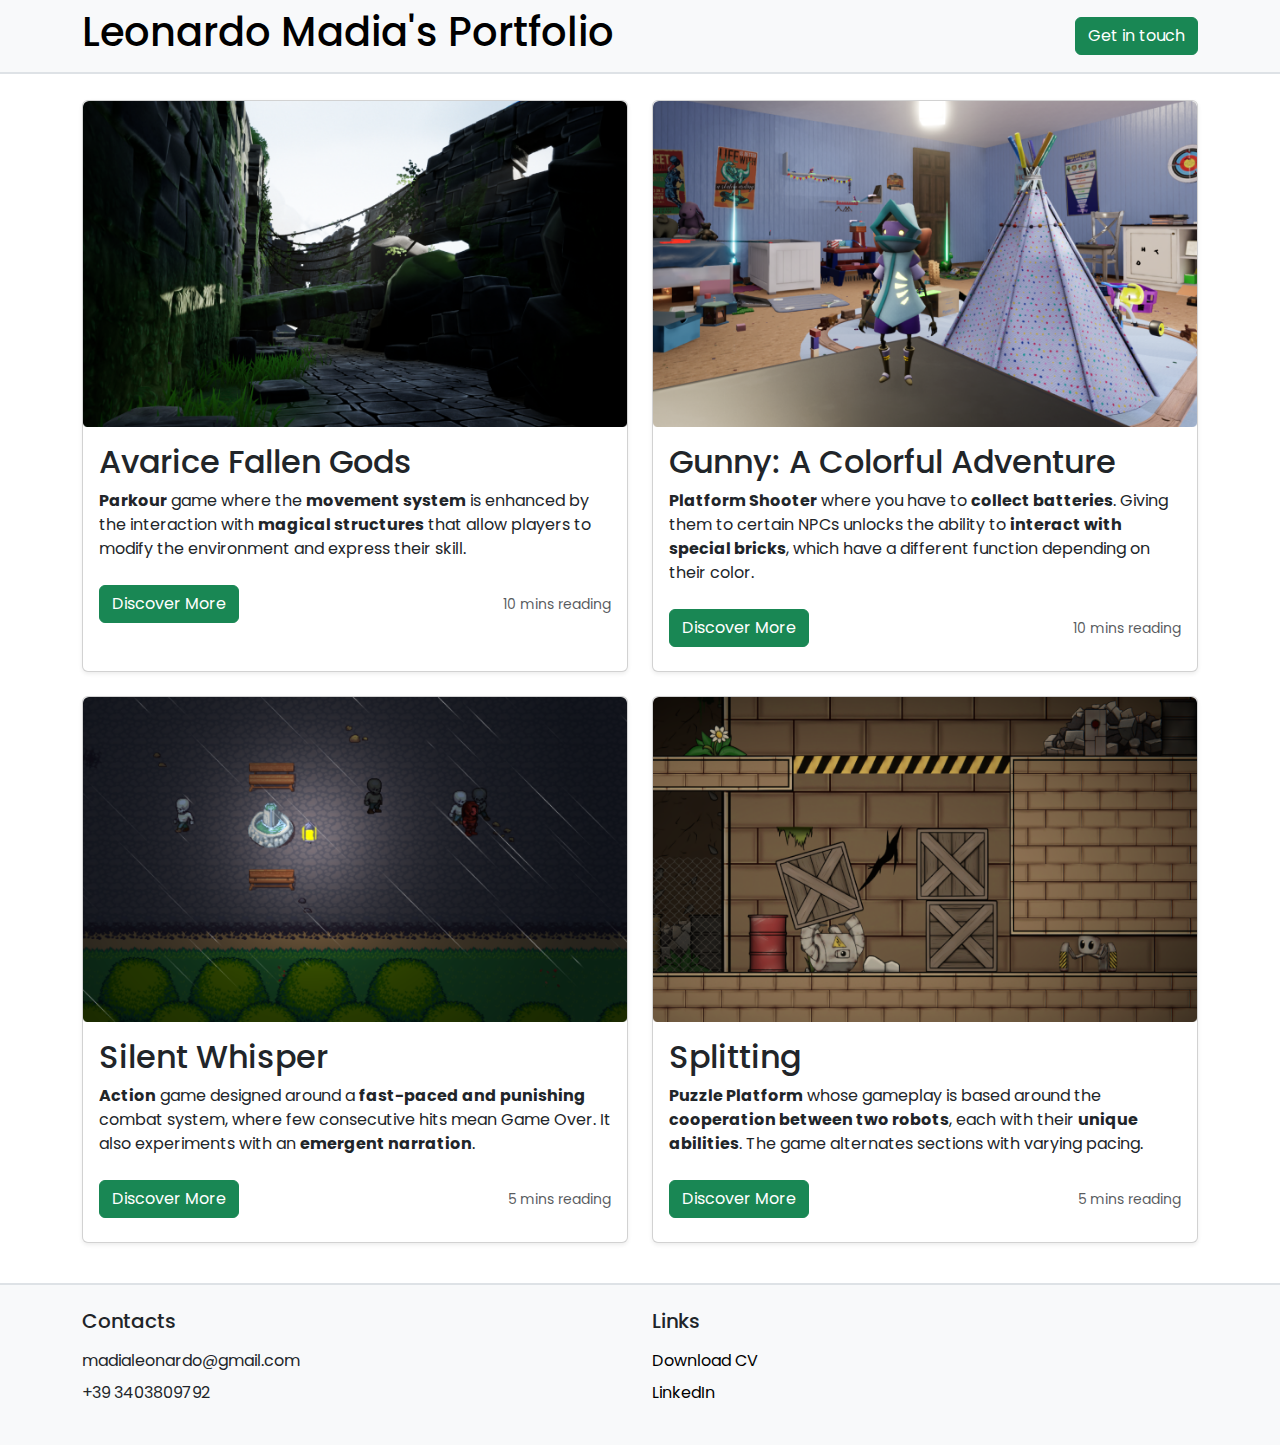
==== index.html @ 5fa5eb5b "portfolio-nav" ====
<!DOCTYPE html>
<html lang="en">
<head>
    <meta charset="UTF-8">
    <meta name="viewport" content="width=device-width, initial-scale=1.0">
    <title>Leo's Games</title>
    <link href="https://cdn.jsdelivr.net/npm/bootstrap@5.3.2/dist/css/bootstrap.min.css" rel="stylesheet">
    <link href="https://fonts.googleapis.com/css2?family=Poppins:ital,wght@0,100;0,200;0,300;0,400;0,500;0,600;0,700;0,800;0,900;1,100;1,200;1,300;1,400;1,500;1,600;1,700;1,800;1,900&display=swap" rel="stylesheet">
    <link rel="stylesheet" href="style-leo.css">
    <link href="https://fonts.googleapis.com/css2?family=Material+Symbols+Outlined" rel="stylesheet">
    <link rel="icon" href="img/fav-icon-leo.svg" type="image/svg+xml">
</head>
<body>
  <!-- Navbar -->
  <nav class="navbar custom-navbar bg-body-tertiary fixed-top py-2 border-bottom border-2">
    <div class="container d-flex justify-content-between align-items-center">
      <!-- Center Title -->
      <a href="index.html" class="nav-title"><h1>Leonardo <br> Madia's <br> Portfolio</h1></a>
      <!-- Right Button -->
      <a href="mailto:madialeonardo@gmail.com" class="btn btn-success">Get in touch</a>
    </div>
  </nav>
  <!-- Cards Section -->
<div class="album mb-3">
  <div class="container">
    <div class="row">
      <!-- Card 1 -->
      <div class="col-md-6 mb-4">
        <a href="avarice.html" class="text-decoration-none text-dark">
          <div class="card shadow-sm h-100">
            <div class="card-img-top">
              <img src="img/avarice-home.png" alt="Avarice Fallen Gods" class="img-fluid rounded-top">
            </div>
            <div class="card-body">
              <h2>Avarice Fallen Gods</h2>
              <p class="card-text">
                <b>Parkour</b> game where the <b>movement system</b> is enhanced by the interaction with 
                <b>magical structures</b> that allow players to modify the environment and express their skill.
              </p>
              <div class="d-flex justify-content-between align-items-center">
                <span class="btn btn-success my-2">Discover More</span>
                <small class="text-body-secondary">10 mins reading</small>
              </div>
            </div>
          </div>
        </a>
      </div>

      <!-- Card 2 -->
      <div class="col-md-6 mb-4">
        <a href="gunny.html" class="text-decoration-none text-dark">
          <div class="card shadow-sm h-100">
            <div class="card-img-top">
              <img src="img/gunny-home.png" alt="Gunny: A Colorful Adventure" class="img-fluid rounded-top">
            </div>
            <div class="card-body">
              <h2>Gunny: A Colorful Adventure</h2>
              <p class="card-text">
                <b>Platform Shooter</b> where you have to <b>collect batteries</b>. Giving them to certain NPCs unlocks the 
                ability to <b>interact with special bricks</b>, which have a different function depending on their color.
              </p>
              <div class="d-flex justify-content-between align-items-center">
                <span class="btn btn-success my-2">Discover More</span>
                <small class="text-body-secondary">10 mins reading</small>
              </div>
            </div>
          </div>
        </a>
      </div>
    </div>
  </div>

  <div class="container">
    <div class="row">
      <!-- Card 3 -->
      <div class="col-md-6 mb-4">
        <a href="silent-whisper.html" class="text-decoration-none text-dark">
          <div class="card shadow-sm h-100">
            <div class="card-img-top">
              <img src="img/silent-home.png" alt="Silent Whisper" class="img-fluid rounded-top">
            </div>
            <div class="card-body">
              <h2>Silent Whisper</h2>
              <p class="card-text">
                <b>Action</b> game designed around a <b>fast-paced and punishing</b> combat system, where few consecutive hits mean Game Over. 
                It also experiments with an <b>emergent narration</b>.
              </p>
              <div class="d-flex justify-content-between align-items-center">
                <span class="btn btn-success my-2">Discover More</span>
                <small class="text-body-secondary">5 mins reading</small>
              </div>
            </div>
          </div>
        </a>
      </div>
  
      <!-- Card 4 -->
      <div class="col-md-6 mb-4">
        <a href="splitting.html" class="text-decoration-none text-dark">
          <div class="card shadow-sm h-100">
            <div class="card-img-top">
              <img src="img/split-home.png" alt="Splitting" class="img-fluid rounded-top">
            </div>
            <div class="card-body">
              <h2>Splitting</h2>
              <p class="card-text">
                <b>Puzzle Platform</b> whose gameplay is based around the <b>cooperation between two robots</b>, 
                each with their <b>unique abilities</b>. The game alternates sections with varying pacing.
              </p>
              <div class="d-flex justify-content-between align-items-center">
                <span class="btn btn-success my-2">Discover More</span>
                <small class="text-body-secondary">5 mins reading</small>
              </div>
            </div>
          </div>
        </a>
      </div>
    </div>
  </div>

</div>

<footer class="bg-body-tertiary py-4 border-top border-2">
  <div class="container">
      <div class="row">
          <!-- Contacts Section -->
          <div class="col-md-6">
              <h5>Contacts</h5>
              <p class="mb-1 mt-3">madialeonardo@gmail.com</p>
              <p class="mt-2">+39 3403809792</p>
          </div>
          <!-- Links Section -->
          <div class="col-md-6">
              <h5>Links</h5>
              <ul class="list-unstyled">
                  <li class="mt-3">
                      <a href="img/Leonardo_Madia_cv.pdf" download>Download CV</a>
                  </li>
                  <li class="mt-2">
                      <a href="https://www.linkedin.com/in/leonardo-madia-8a977b262/" target="_blank">LinkedIn</a>
                  </li>
              </ul>
          </div>
      </div>
  </div>
</footer>
    <script src="https://cdn.jsdelivr.net/npm/bootstrap@5.3.2/dist/js/bootstrap.bundle.min.js"></script>
    <script>
      let lastScrollTop = 0; // Per tenere traccia della posizione precedente dello scroll
      let ticking = false;   // Flag per evitare chiamate multiple
    
      const navbar = document.querySelector(".navbar"); // Seleziona la navbar
    
      window.addEventListener("scroll", () => {
        if (!ticking) {
          window.requestAnimationFrame(() => {
            const scrollTop = window.pageYOffset || document.documentElement.scrollTop;
    
            if (scrollTop > lastScrollTop) {
              // Se stiamo scrollando verso il basso
              navbar.classList.add("hidden");
            } else {
              // Se stiamo scrollando verso l'alto
              navbar.classList.remove("hidden");
            }
    
            lastScrollTop = scrollTop <= 0 ? 0 : scrollTop; // Evita valori negativi su iOS
            ticking = false; // Resetta il flag
          });
    
          ticking = true; // Imposta il flag per prevenire altre esecuzioni
        }
      });
    </script>
    
    
    
</body>
</html>
---- style-leo.css ----
body {
            margin: 0;
            font-family: Poppins;
            padding-top: 100px;
        }

        
        p{
          line-height: 150%;
        }

        .navbar {
            transition: transform 0.3s ease-in-out, opacity 0.3s ease-in-out;
          }
        
        .navbar.hidden {
            transform: translateY(-100%);
            opacity: 0;
          }

        .navbar-brand {
            font-size: 1.2rem;
            font-weight: bold;
        }
        .card-text {
            overflow: hidden;
            text-overflow: ellipsis;
        }


        .fixed-height {
            height: 225px;
        }
 
        .animated-text {
            font-size: 4rem;
            position: relative;
        }
        
        .dots {
            color: #0B1132;
        }
        
        .dots::after {
            content: '';
            position: absolute;
            animation: dots 2.5s steps(1, end) infinite;
        }
        
        @keyframes dots {
            0%, 25% {
                content: '';
            }
            50% {
                content: '.';
            }
            75% {
                content: '..';
            }
            100% {
                content: '...';
            }
        }
        
  footer a{
color: #000;
text-decoration: none;
  }

  footer a:hover{
color: #157347;
transition: 0.5s;
  }


  .card {
    transition: transform 0.3s ease, box-shadow 0.3s ease;
  }

  .card:hover {
    transform: translateY(-10px); /* Alza leggermente la card */
    box-shadow: 0 8px 20px rgba(0, 0, 0, 0.5); /* Ombra più marcata */
  }

  
  .img-overview {
    height: auto; /* Altezza automatica per mantenere le proporzioni */
    max-height: 300px; /* Limita l'altezza su desktop */
    object-fit: contain;
  }



/*-----------------------------------STILI------------------------------------------------------------------ */

.nav-item{
    padding: 2rem;
}

/*-----------------------------------NAVBAR--NUOVA------------------------------------------------------------------ */

 /* Custom styling to control navbar height */
 .custom-navbar {
    padding-top: 20px;
    padding-bottom: 20px;
  }
  .custom-navbar a.nav-title {
    text-decoration: none;
    color: #000;
    font-weight: bold;
  }
  .custom-navbar a.nav-title:hover {
    color: #157347; /* Match button color */
    transition-duration: 0.5s;
  }
 
.nav-title br{
    display: none;
}

@media (max-width: 768px) {
    .nav-title br{
        display: inline;
    }

    body{
        padding-top: 150px;
    }

    .img-overview {
      max-height: 250px; /* Altezza più piccola per dispositivi mobili */
    }


}
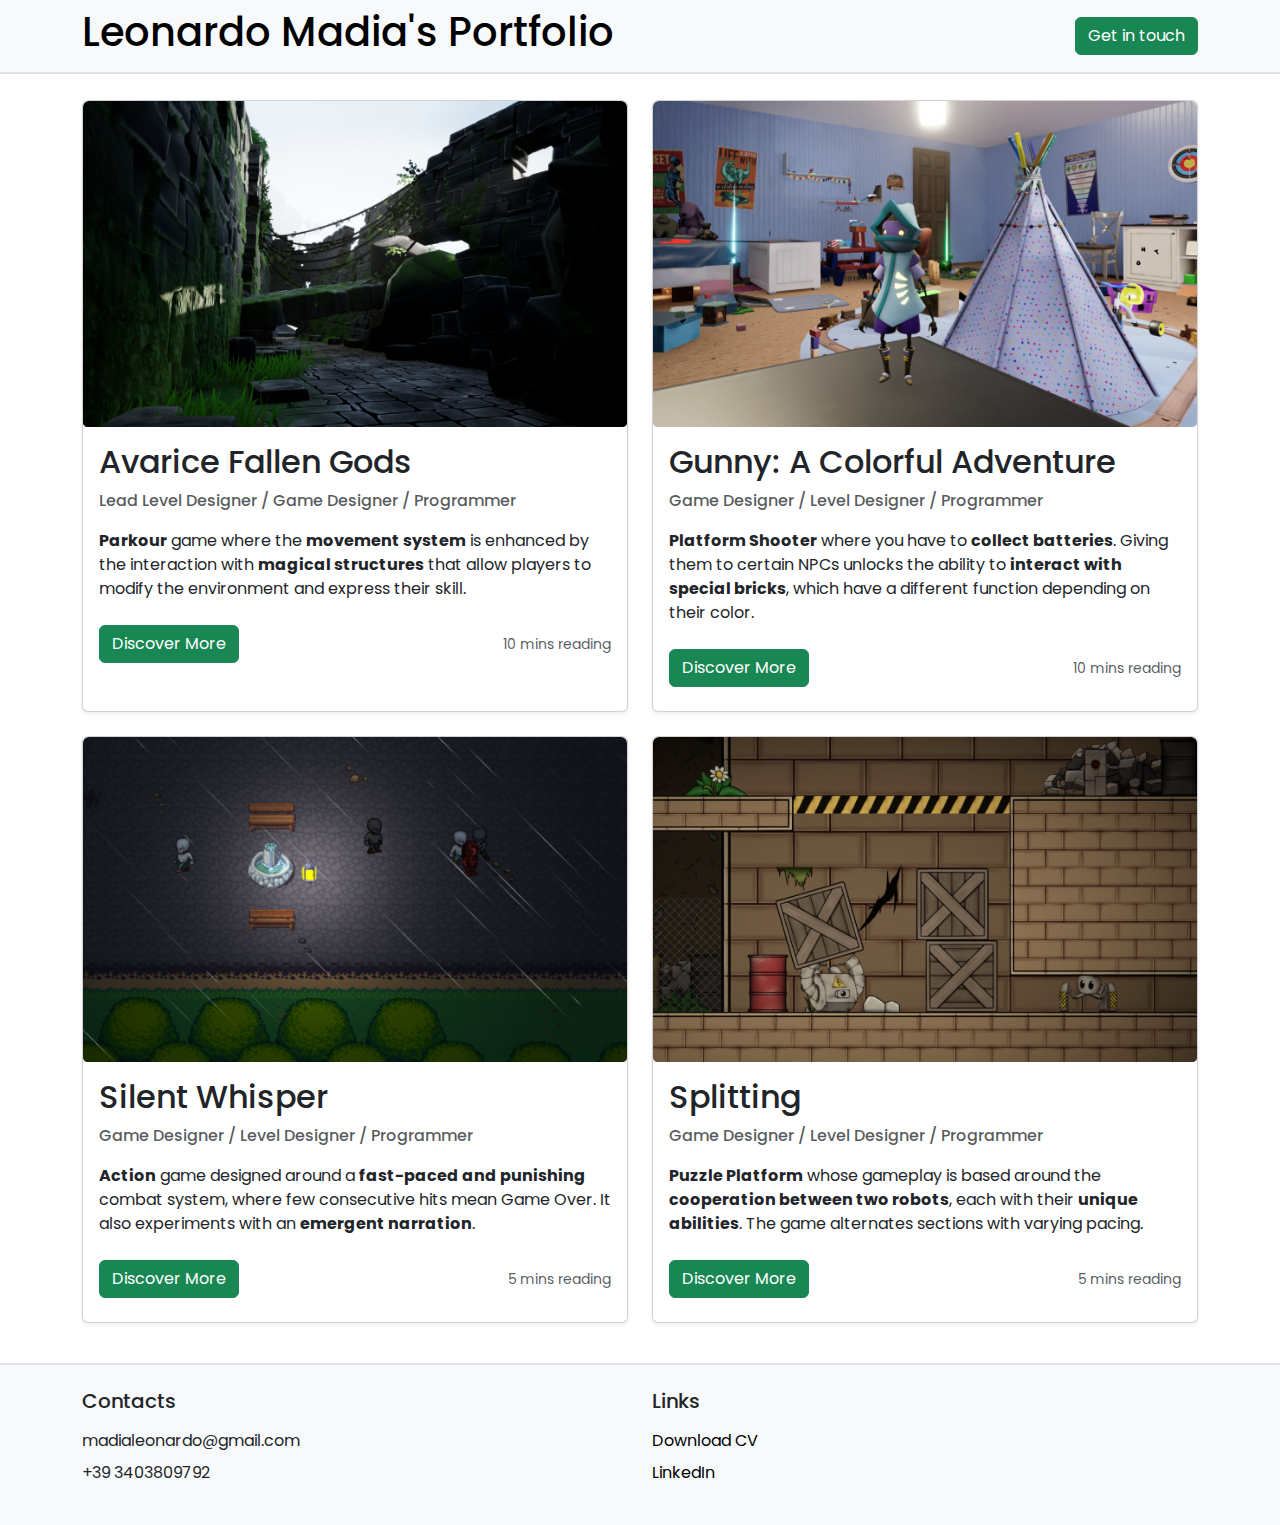
==== commit 3bd69ba9: "key-word" ====
--- a/index.html
+++ b/index.html
@@ -3,7 +3,7 @@
 <head>
     <meta charset="UTF-8">
     <meta name="viewport" content="width=device-width, initial-scale=1.0">
-    <title>Leo's Games</title>
+    <title>Leo's Portfolio</title>
     <link href="https://cdn.jsdelivr.net/npm/bootstrap@5.3.2/dist/css/bootstrap.min.css" rel="stylesheet">
     <link href="https://fonts.googleapis.com/css2?family=Poppins:ital,wght@0,100;0,200;0,300;0,400;0,500;0,600;0,700;0,800;0,900;1,100;1,200;1,300;1,400;1,500;1,600;1,700;1,800;1,900&display=swap" rel="stylesheet">
     <link rel="stylesheet" href="style-leo.css">
@@ -33,6 +33,9 @@
             </div>
             <div class="card-body">
               <h2>Avarice Fallen Gods</h2>
+              <p class="text-body-secondary fw-medium">
+                Lead Level Designer / Game Designer / Programmer
+              </p>
               <p class="card-text">
                 <b>Parkour</b> game where the <b>movement system</b> is enhanced by the interaction with 
                 <b>magical structures</b> that allow players to modify the environment and express their skill.
@@ -55,6 +58,9 @@
             </div>
             <div class="card-body">
               <h2>Gunny: A Colorful Adventure</h2>
+              <p class="text-body-secondary fw-medium">
+                Game Designer / Level Designer / Programmer
+              </p>
               <p class="card-text">
                 <b>Platform Shooter</b> where you have to <b>collect batteries</b>. Giving them to certain NPCs unlocks the 
                 ability to <b>interact with special bricks</b>, which have a different function depending on their color.
@@ -81,13 +87,16 @@
             </div>
             <div class="card-body">
               <h2>Silent Whisper</h2>
+              <p class="text-body-secondary fw-medium">
+                Game Designer / Level Designer / Programmer
+              </p>
               <p class="card-text">
                 <b>Action</b> game designed around a <b>fast-paced and punishing</b> combat system, where few consecutive hits mean Game Over. 
                 It also experiments with an <b>emergent narration</b>.
               </p>
               <div class="d-flex justify-content-between align-items-center">
                 <span class="btn btn-success my-2">Discover More</span>
-                <small class="text-body-secondary">5 mins reading</small>
+                <small class="text-body-secondary ">5 mins reading</small>
               </div>
             </div>
           </div>
@@ -95,26 +104,32 @@
       </div>
   
       <!-- Card 4 -->
-      <div class="col-md-6 mb-4">
-        <a href="splitting.html" class="text-decoration-none text-dark">
-          <div class="card shadow-sm h-100">
-            <div class="card-img-top">
-              <img src="img/split-home.png" alt="Splitting" class="img-fluid rounded-top">
-            </div>
-            <div class="card-body">
-              <h2>Splitting</h2>
-              <p class="card-text">
-                <b>Puzzle Platform</b> whose gameplay is based around the <b>cooperation between two robots</b>, 
-                each with their <b>unique abilities</b>. The game alternates sections with varying pacing.
-              </p>
-              <div class="d-flex justify-content-between align-items-center">
-                <span class="btn btn-success my-2">Discover More</span>
-                <small class="text-body-secondary">5 mins reading</small>
-              </div>
-            </div>
-          </div>
-        </a>
+<div class="col-md-6 mb-4">
+  <a href="splitting.html" class="text-decoration-none text-dark">
+    <div class="card shadow-sm h-100">
+      <div class="card-img-top">
+        <img src="img/split-home.png" alt="Splitting" class="img-fluid rounded-top">
       </div>
+      <!-- Card body con flex per distribuire verticalmente gli elementi -->
+      <div class="card-body d-flex flex-column justify-content-evenly">
+        <h2>Splitting</h2>
+        <p class="text-body-secondary fw-medium">
+          Game Designer / Level Designer / Programmer
+        </p>
+        <p class="card-text">
+          <b>Puzzle Platform</b> whose gameplay is based around the 
+          <b>cooperation between two robots</b>, each with their 
+          <b>unique abilities</b>. The game alternates sections with varying pacing.
+        </p>
+        <div class="d-flex justify-content-between align-items-center">
+          <span class="btn btn-success my-2">Discover More</span>
+          <small class="text-body-secondary">5 mins reading</small>
+        </div>
+      </div>
+    </div>
+  </a>
+</div>
+
     </div>
   </div>
 
--- a/style-leo.css
+++ b/style-leo.css
@@ -7,6 +7,10 @@
 
         
         p{
+          line-height: 150%;
+        }
+
+        li{
           line-height: 150%;
         }
 
@@ -135,3 +139,25 @@
 
 }
 
+/*-----------------------------------PROGRESSBAR------------------------------------------------------------------ */
+
+
+/* Progress bar container */
+#progress-container {
+  position: fixed;
+  top: 0;  /* Verrà comunque nascosto quando la navbar è visibile */
+  left: 0;
+  width: 100%;
+  height: 6px;
+  background-color: rgba(0, 0, 0, 0.1); /* Sfondo opaco, opzionale */
+  z-index: 9999;
+  display: none; /* Di default nascosta */
+}
+
+/* Progress bar vera e propria */
+#progress-bar {
+  width: 0%;
+  height: 100%;
+  background-color: #157347; /* Colore della barra (personalizzabile) */
+  transition: width 0.25s ease-out;
+}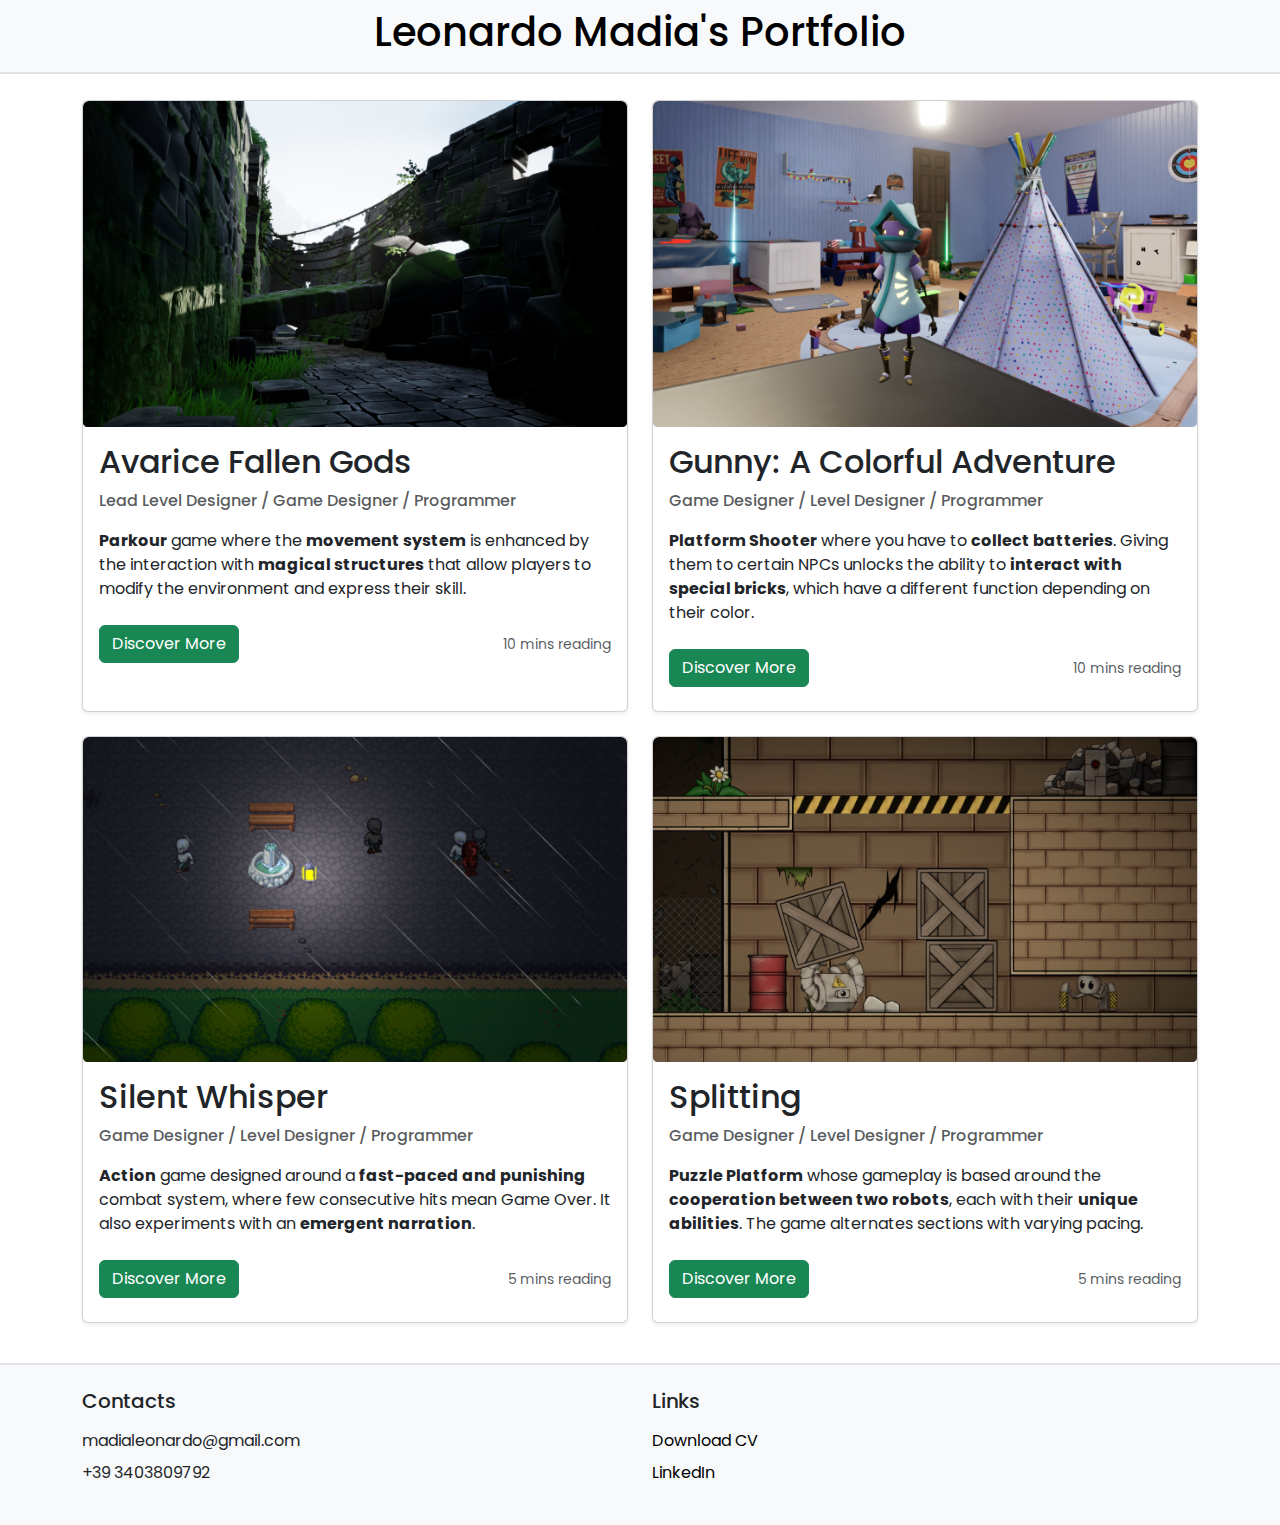
==== commit c4773c8b: "okk" ====
--- a/index.html
+++ b/index.html
@@ -13,11 +13,9 @@
 <body>
   <!-- Navbar -->
   <nav class="navbar custom-navbar bg-body-tertiary fixed-top py-2 border-bottom border-2">
-    <div class="container d-flex justify-content-between align-items-center">
+    <div class="container d-flex justify-content-center align-items-center">
       <!-- Center Title -->
-      <a href="index.html" class="nav-title"><h1>Leonardo <br> Madia's <br> Portfolio</h1></a>
-      <!-- Right Button -->
-      <a href="mailto:madialeonardo@gmail.com" class="btn btn-success">Get in touch</a>
+      <a href="index.html" class="nav-title text-center"><h1>Leonardo Madia's Portfolio</h1></a>
     </div>
   </nav>
   <!-- Cards Section -->
--- a/style-leo.css
+++ b/style-leo.css
@@ -129,7 +129,7 @@
     }
 
     body{
-        padding-top: 150px;
+        padding-top: 100px;
     }
 
     .img-overview {
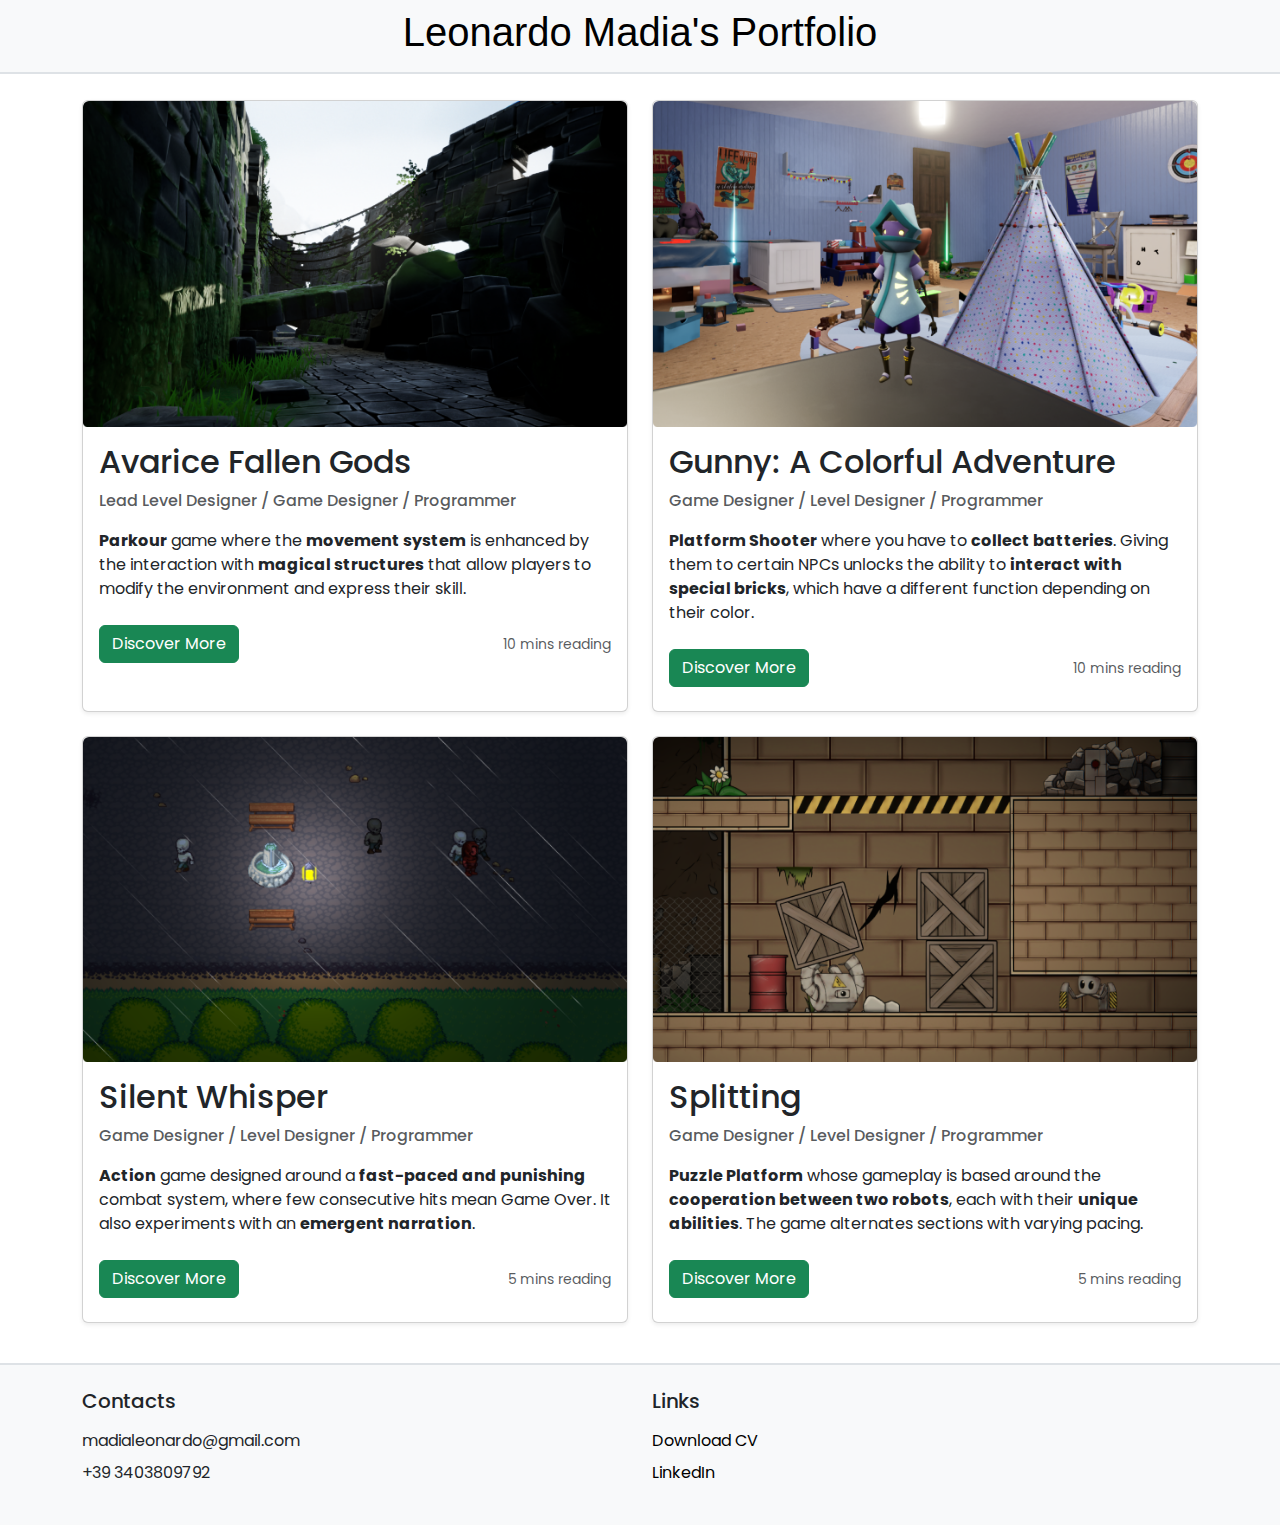
==== commit 879a5d81: "nuovo-font" ====
--- a/index.html
+++ b/index.html
@@ -9,6 +9,7 @@
     <link rel="stylesheet" href="style-leo.css">
     <link href="https://fonts.googleapis.com/css2?family=Material+Symbols+Outlined" rel="stylesheet">
     <link rel="icon" href="img/fav-icon-leo.svg" type="image/svg+xml">
+    <link rel="stylesheet" href="https://api.fontshare.com/v2/css?f[]=nome-del-font@400,700">
 </head>
 <body>
   <!-- Navbar -->
--- a/style-leo.css
+++ b/style-leo.css
@@ -123,6 +123,10 @@
     display: none;
 }
 
+.nav-title{
+  font-family: 'Bespoke Stencil', sans-serif;
+}
+
 @media (max-width: 768px) {
     .nav-title br{
         display: inline;
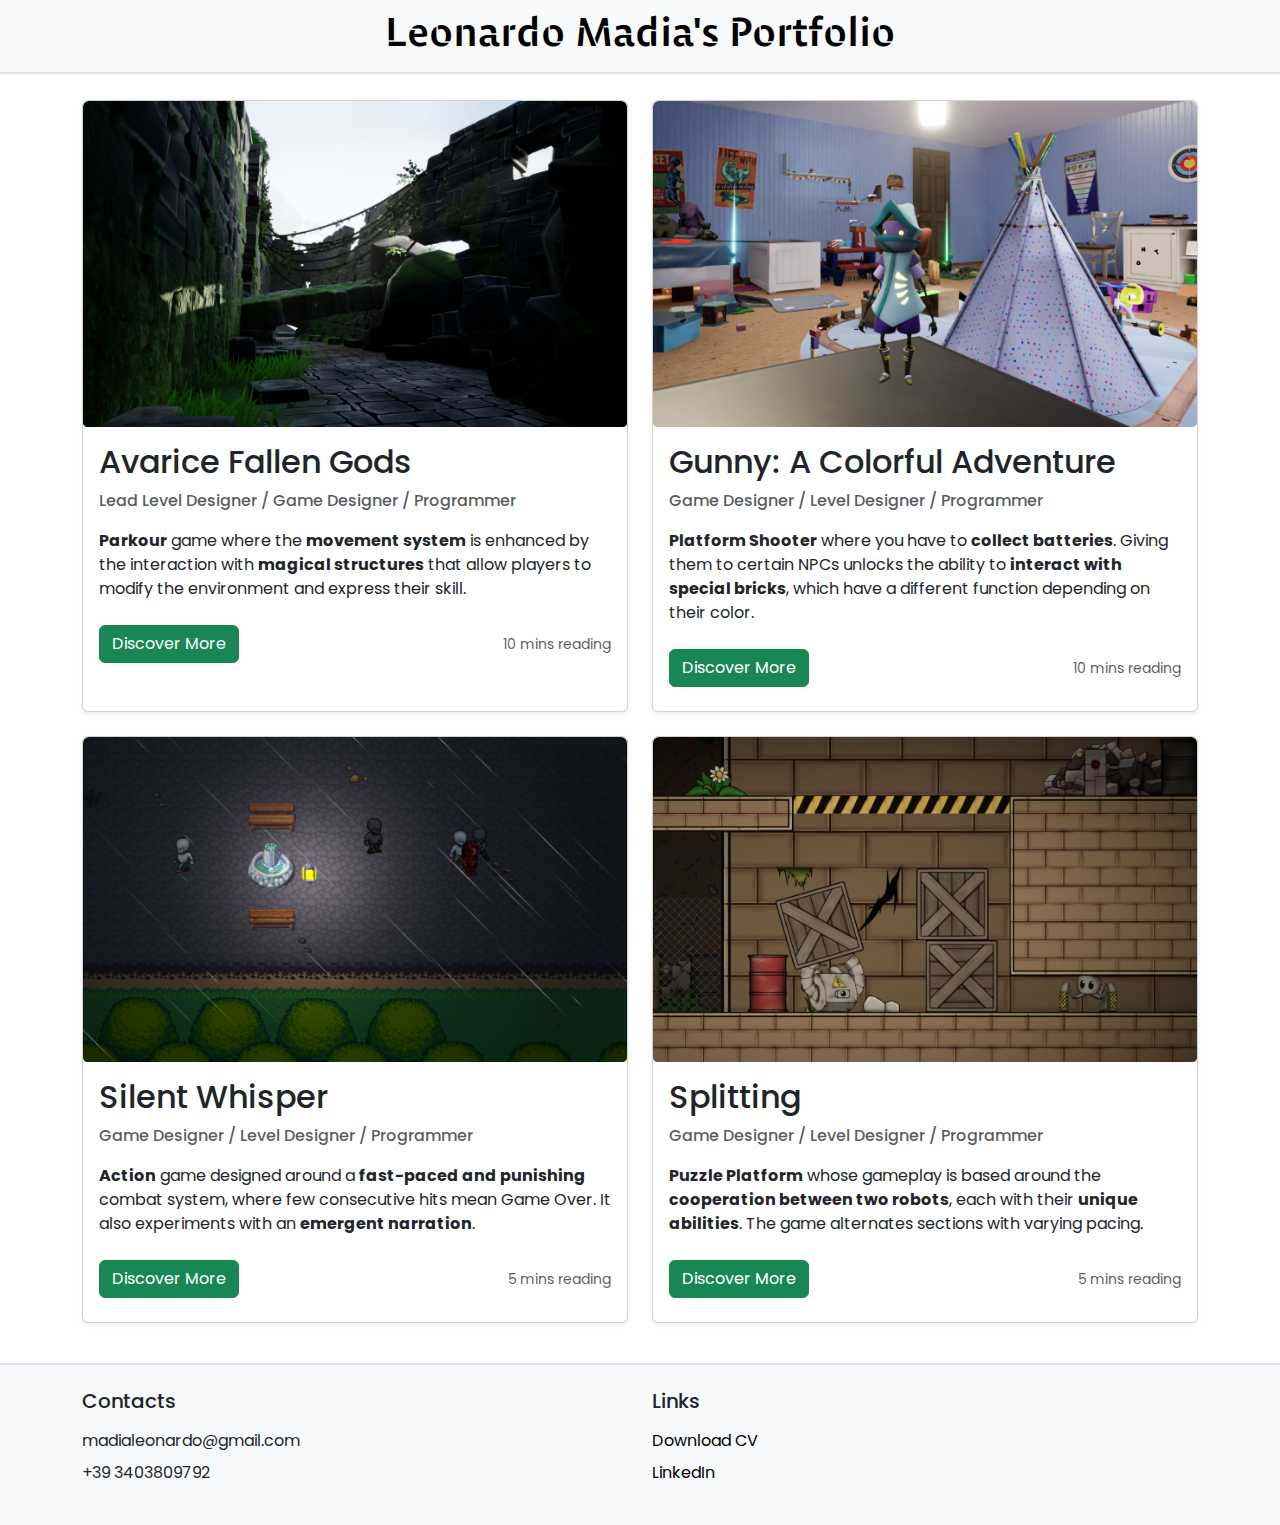
==== commit 2bcbe879: "new-font" ====
--- a/index.html
+++ b/index.html
@@ -9,7 +9,6 @@
     <link rel="stylesheet" href="style-leo.css">
     <link href="https://fonts.googleapis.com/css2?family=Material+Symbols+Outlined" rel="stylesheet">
     <link rel="icon" href="img/fav-icon-leo.svg" type="image/svg+xml">
-    <link rel="stylesheet" href="https://api.fontshare.com/v2/css?f[]=nome-del-font@400,700">
 </head>
 <body>
   <!-- Navbar -->
--- a/style-leo.css
+++ b/style-leo.css
@@ -124,7 +124,7 @@
 }
 
 .nav-title{
-  font-family: 'Bespoke Stencil', sans-serif;
+  font-family: 'Bespoke Stencil Medium', sans-serif;
 }
 
 @media (max-width: 768px) {
@@ -164,4 +164,16 @@
   height: 100%;
   background-color: #157347; /* Colore della barra (personalizzabile) */
   transition: width 0.25s ease-out;
+}
+
+/*-----------------------------------CUSTOMFONT------------------------------------------------------------------ */
+
+@font-face {
+  font-family: 'Bespoke Stencil Bold';
+  src: url('font-custom/BespokeStencil-Bold.otf');
+}
+
+@font-face {
+  font-family: 'Bespoke Stencil Medium';
+  src: url('font-custom/BespokeStencil-Medium.otf');
 }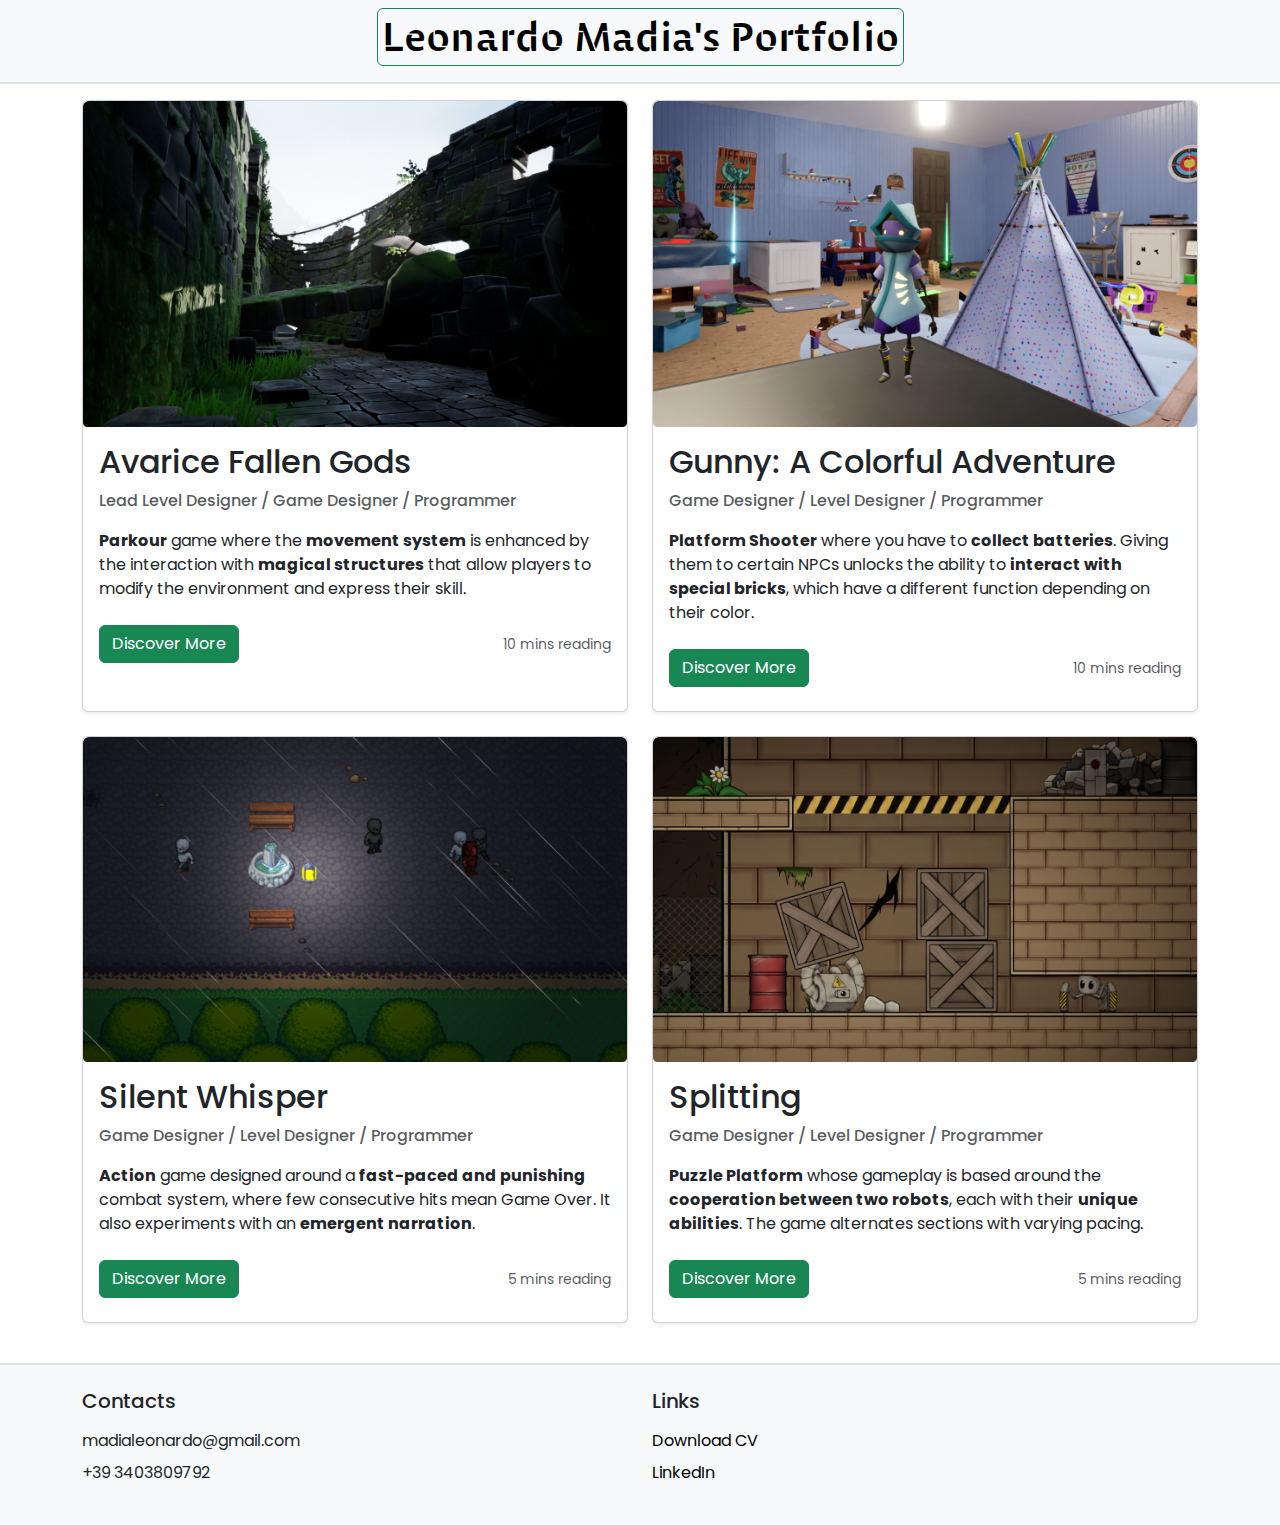
==== commit 0bb6cf5c: "border-update-nav-leo" ====
--- a/index.html
+++ b/index.html
@@ -15,7 +15,7 @@
   <nav class="navbar custom-navbar bg-body-tertiary fixed-top py-2 border-bottom border-2">
     <div class="container d-flex justify-content-center align-items-center">
       <!-- Center Title -->
-      <a href="index.html" class="nav-title text-center"><h1>Leonardo Madia's Portfolio</h1></a>
+      <a href="index.html" class="nav-title text-center"><h1 class="border border-success rounded p-1">Leonardo Madia's Portfolio</h1></a>
     </div>
   </nav>
   <!-- Cards Section -->
--- a/style-leo.css
+++ b/style-leo.css
@@ -124,7 +124,7 @@
 }
 
 .nav-title{
-  font-family: 'Bespoke Stencil Medium', sans-serif;
+  font-family: 'BespokeStencil-Medium', sans-serif;
 }
 
 @media (max-width: 768px) {
@@ -168,12 +168,23 @@
 
 /*-----------------------------------CUSTOMFONT------------------------------------------------------------------ */
 
+
 @font-face {
-  font-family: 'Bespoke Stencil Bold';
-  src: url('font-custom/BespokeStencil-Bold.otf');
+  font-family: 'BespokeStencil-Medium';
+  src: url('font-custom/BespokeStencil-Medium.woff2') format('woff2'),
+       url('font-custom/BespokeStencil-Medium.woff') format('woff'),
+       url('font-custom/BespokeStencil-Medium.ttf') format('truetype');
+  font-weight: 500;
+  font-display: swap;
+  font-style: normal;
+}
+@font-face {
+  font-family: 'BespokeStencil-Bold';
+  src: url('font-custom/BespokeStencil-Bold.woff2') format('woff2'),
+       url('font-custom/BespokeStencil-Bold.woff') format('woff'),
+       url('font-custom/BespokeStencil-Bold.ttf') format('truetype');
+  font-weight: 700;
+  font-display: swap;
+  font-style: normal;
 }
 
-@font-face {
-  font-family: 'Bespoke Stencil Medium';
-  src: url('font-custom/BespokeStencil-Medium.otf');
-}